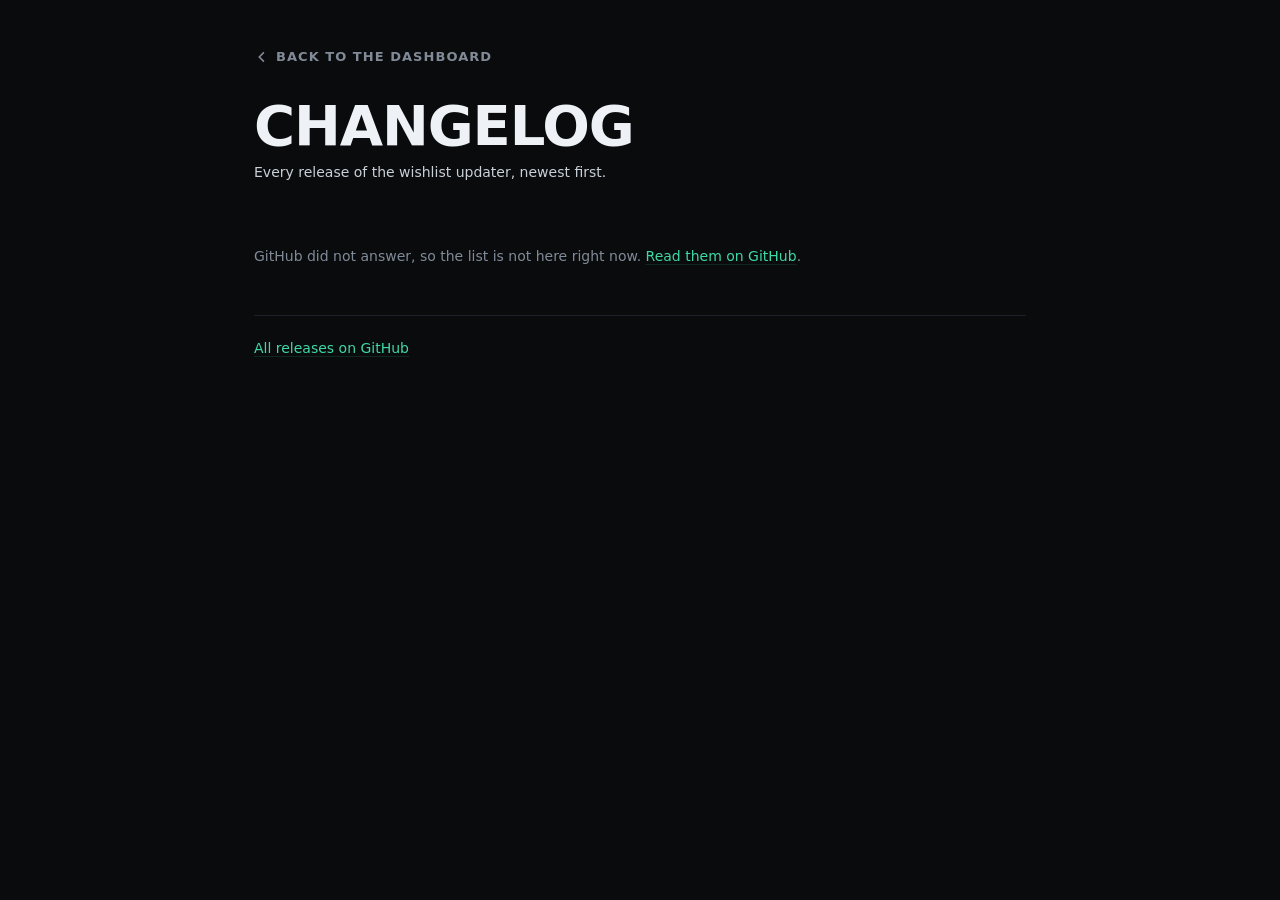
==== site/changelog.html @ 94080074 "Dashboard footer like the race site's, plus the version and a changelog page - Footer: full-width ba" ====
<!DOCTYPE html>
<html lang="en">
<head>
<meta charset="utf-8">
<link rel="icon" href="favicon.svg" type="image/svg+xml">
<link rel="icon" href="favicon-32.png" sizes="32x32" type="image/png">
<link rel="apple-touch-icon" href="apple-touch-icon.png">
<meta name="viewport" content="width=device-width,initial-scale=1">
<meta http-equiv="Content-Security-Policy" content="default-src 'self'; script-src 'self'; style-src 'self' https://fonts.googleapis.com; font-src https://fonts.gstatic.com; img-src 'self' data:; connect-src 'self' https://api.github.com; base-uri 'none'; form-action 'none';">
<title>Changelog · bmiest wishlist updater</title>
<meta name="description" content="Every release of the bmiest wishlist updater, newest first.">
<meta name="theme-color" content="#0a0b0d">
<link rel="preconnect" href="https://fonts.googleapis.com">
<link rel="preconnect" href="https://fonts.gstatic.com" crossorigin>
<link rel="stylesheet" href="https://fonts.googleapis.com/css2?family=Outfit:wght@400;500;600;700;800&family=JetBrains+Mono:wght@400;500;700&display=swap">
<link rel="stylesheet" href="tokens.css">
<link rel="stylesheet" href="style.css">
</head>
<body>
<main class="cl">
  <a class="cl__back" href="./"><svg viewBox="0 0 24 24" aria-hidden="true" focusable="false"><path d="M14 6l-6 6 6 6"/></svg><span data-t="clBack">Back to the dashboard</span></a>
  <h1 class="cl__title" data-t="clTitle">Changelog</h1>
  <p class="cl__lead" data-t="clLead">Every release of the wishlist updater, newest first.</p>
  <p class="cl__note cl__note--en" id="clEn" hidden></p>
  <ol class="cl__list" id="clList" aria-live="polite"><li class="cl__note" data-t="clLoading">Loading the releases from GitHub…</li></ol>
  <p class="cl__more"><a href="https://github.com/Bmiest/bmiest_wowaudit_wishlist_updater/releases" rel="noopener" data-t="clAll">All releases on GitHub</a></p>
</main>
<script src="i18n.js"></script>
<script src="changelog.js"></script>
</body>
</html>
---- site/tokens.css ----
:root{
  /* ---- grond -------------------------------------------------------
     Vlakke tinten, geen gradients. Een egaal vlak kost na de keyframe
     bijna geen bitrate; een verloop over 2560px kost 'm elke frame en
     gaat banden op 8 Mbps. */
  --ink-900:#0a0b0d;
  --ink-850:#0e1014;
  --ink-800:#131519;
  --ink-750:#171a1f;
  --ink-700:#1e2228;
  --ink-600:#2a2f37;
  --ink-500:#3a414b;
  --ink-400:#5b6470;
  --ink-300:#818b98;
  --ink-200:#a8b1bc;

  /* Niet puur #fff: puur wit clipt en gaat ringen op de AMF-encoder. */
  --paper    :#eef1f5;
  --paper-dim:#c9d0d8;

  /* ---- accenten ----------------------------------------------------
     jade  = Mistweaver Monk (#00ff98) gedempt zodat hij niet bloedt
     holy  = Priest klassekleur, puur wit, alleen voor lichtaccenten */
  --jade      :#3fd9a4;
  --jade-deep :#1f8d68;
  --jade-ghost:rgba(63,217,164,.13);
  --holy      :#ffffff;
  --gold      :#d8b263;
  --rose      :#d98b8b;

  /* ---- vorm (uit Amused: capsules, pillen, ribbons) ---------------- */
  --r-cap :30px;
  --r-pill:999px;
  --pad   :32px;
  --gap   :20px;

  --f-display:'Outfit','Segoe UI',system-ui,-apple-system,sans-serif;
  --f-mono   :'JetBrains Mono','Cascadia Mono',Consolas,monospace;

  /* ---- motion ------------------------------------------------------
     Kort en lokaal. Doorlopende animatie over de volle breedte trekt
     bitrate weg bij je gameplay, dus die zit er nergens in. */
  --t-fast:160ms;
  --t-med :300ms;
  --t-slow:420ms;
  --ease  :cubic-bezier(.22,.61,.36,1);
}

*{margin:0;padding:0;box-sizing:border-box}

body{
  font-family:var(--f-display);
  color:var(--paper);
  -webkit-font-smoothing:antialiased;
  overflow:hidden;
}

.mono{font-family:var(--f-mono);font-variant-numeric:tabular-nums}
.u    {text-transform:uppercase;letter-spacing:.14em}
---- site/style.css ----
/* =====================================================================
   Gear upgrades dashboard, design language v2 ("raid-night plan").
   Tokens from tokens.css (byte copy of the overlay's). Parts from the race site
   (racetodutchfirst site/splash.css + style.css): the broadcast bug, flush language blocks,
   ribbons, slanted pills and bars, boss-head tiles, section heads, folds.
   Operate mode: the world lends type, palette and density; tabs, filters, tables and links
   stay standard controls. Jade = OK / active, gold = only the best upgrade, red = a failed run.
   ===================================================================== */

:root { --track: rgba(238, 241, 245, .08); }
/* A failed run is rose, like the race site's errors: red stays the family's on-air colour (LIVE), and the dashboard is never live. */

html { background: var(--ink-900); scrollbar-color: var(--ink-600) var(--ink-900); }
body { overflow: auto; overflow-x: hidden; min-height: 100vh; background: var(--ink-900); font-size: 14px; line-height: 1.45; }
a { color: var(--jade); text-decoration-color: var(--jade-ghost); text-underline-offset: 3px; }
a:hover { text-decoration-color: var(--jade); }
:focus-visible { outline: 2px solid var(--jade); outline-offset: 3px; }
::selection { background: var(--jade-ghost); color: var(--paper); }
[hidden] { display: none !important; }
button { font: inherit; color: inherit; }
.mono { font-family: var(--f-mono); font-variant-numeric: tabular-nums; }
.muted { color: var(--ink-300); font-size: 13px; }
.ico { width: 12px; height: 12px; flex: 0 0 auto; }
.visually-hidden { position: absolute; width: 1px; height: 1px; overflow: hidden; clip-path: inset(50%); white-space: nowrap; }
.boot { max-width: 1320px; margin: 0 auto; padding: 28px 24px; color: var(--ink-300); }

/* ---- broadcast top bar ------------------------------------------------------- */
.bar { background: var(--ink-850); border-bottom: 1px solid var(--ink-700); }
.bar__in { max-width: 1320px; margin: 0 auto; padding: 14px 24px; display: flex; align-items: center; justify-content: space-between; gap: 16px; }
.bug { display: flex; align-items: stretch; height: 40px; min-width: 0; }
.bug > span { display: flex; align-items: center; gap: 8px; white-space: nowrap; }
.bug__brand { padding: 0 20px 0 16px; background: var(--ink-900); color: var(--paper); font-size: 14px; font-weight: 800; letter-spacing: .1em; text-transform: uppercase; }
.bug__brand .ico { width: 18px; height: 18px; color: var(--jade); }
.bug__status { padding: 0 16px; font-size: 13px; font-weight: 800; letter-spacing: .12em; text-transform: uppercase; background: var(--ink-750); color: var(--ink-200); }
.bug__status.is-ok { background: var(--jade); color: var(--ink-900); }
.bug__status.is-fail { background: var(--rose); color: var(--ink-900); }
.bug__upd { padding: 0 16px; background: var(--ink-750); color: var(--ink-200); font-size: 13px; font-weight: 500; }
.bug > .bug__upd { gap: 0; white-space: pre; }
.bar__end { display: flex; align-items: center; gap: 16px; }
.ext { display: inline-flex; align-items: center; gap: 5px; }
.ext .ico { width: 11px; height: 11px; }
.bar__gh { font-size: 13px; color: var(--ink-200); text-decoration: none; }
.bar__gh:hover { color: var(--jade); }
.lang-switch { display: inline-flex; height: 40px; }
.lang-switch button {
  font-size: 13px; font-weight: 800; letter-spacing: .12em; cursor: pointer; padding: 0 14px; border: 0;
  background: var(--ink-900); color: var(--ink-300); transition: color var(--t-fast) var(--ease), background var(--t-fast) var(--ease);
}
.lang-switch button:hover { color: var(--paper); }
.lang-switch button[aria-pressed="true"] { background: var(--jade); color: var(--ink-900); }
.lang-switch button:focus-visible { outline-offset: -4px; outline-color: var(--paper); }

/* ---- page + title ------------------------------------------------------------ */
.page { max-width: 1320px; margin: 0 auto; padding: 28px 24px 80px; display: flex; flex-direction: column; gap: 28px; }
.ph { display: grid; gap: 8px; }
.ph__row { display: flex; flex-wrap: wrap; align-items: baseline; gap: 6px 22px; }
.ph__title { font-size: 32px; font-weight: 800; line-height: 1.05; letter-spacing: -.01em; text-transform: uppercase; color: var(--paper); }
.ph__who { display: flex; flex-wrap: wrap; align-items: baseline; gap: 4px 12px; font-size: 16px; }
.ph__name { font-weight: 700; color: var(--paper); }
.ph__meta { color: var(--ink-200); }
.ph__link { font-size: 13px; }
.ph__lead { font-size: 16px; color: var(--paper-dim); max-width: 72ch; }

/* ---- alerts ----------------------------------------------------------------- */
.alerts { display: grid; gap: 8px; }
.alert { display: flex; align-items: center; gap: 12px; padding: 11px 16px; background: var(--ink-800); border: 1px solid var(--ink-700); color: var(--paper-dim); font-size: 14px; }
.alert .ico { width: 18px; height: 18px; }
.alert--warn { border-color: var(--rose); }
.alert--error { border-color: var(--rose); }
.alert--warn .ico--warn { color: var(--rose); }
.alert--error .ico--warn { color: var(--rose); }
.alert__text { display: flex; flex-wrap: wrap; gap: 2px 10px; min-width: 0; flex: 1 1 auto; overflow-wrap: anywhere; }
.alert__text b { color: var(--paper); font-weight: 600; }
.alert__act { flex: 0 0 auto; font-size: 13px; font-weight: 600; white-space: nowrap; }
.alert--view { justify-content: space-between; flex-wrap: wrap; }

/* ---- section heads: Outfit 800 caps behind the slanted jade cap ---------------- */
.sh { margin-bottom: 14px; }
.sh__title {
  display: flex; align-items: center; gap: 10px;
  font-size: 18px; font-weight: 800; line-height: 1.05; letter-spacing: -.01em; text-transform: uppercase; color: var(--paper);
}
.sh__title::before { content: ""; flex: 0 0 11px; width: 11px; height: .9em; background: var(--jade); clip-path: polygon(0 0, 100% 0, calc(100% - 4px) 100%, 0 100%); }
.sh__cap { margin-top: 6px; font-size: 13px; color: var(--ink-300); max-width: 68ch; }

/* ---- controls: tabs, filters, pills ------------------------------------------- */
.controls { display: flex; flex-wrap: wrap; align-items: center; gap: 12px 20px; }
.tabs { display: inline-flex; height: 40px; border: 1px solid var(--ink-700); }
.tabs__tab {
  padding: 0 20px; border: 0; cursor: pointer; background: var(--ink-850); color: var(--ink-200);
  font-size: 13px; font-weight: 800; letter-spacing: .12em; text-transform: uppercase;
  transition: color var(--t-fast) var(--ease), background var(--t-fast) var(--ease);
}
.tabs__tab:hover { color: var(--paper); background: var(--ink-800); }
.tabs__tab[aria-selected="true"] { background: var(--jade); color: var(--ink-900); }
.tabs__tab:focus-visible { outline-offset: -4px; outline-color: var(--ink-900); }
.filters { display: flex; flex-wrap: wrap; gap: 6px; }
.pill {
  display: inline-flex; align-items: center; gap: 8px; padding: 7px 16px 7px 12px; border: 0;
  font-size: 11px; font-weight: 700; letter-spacing: .12em; text-transform: uppercase; white-space: nowrap;
  background: var(--ink-750); color: var(--ink-200);
  clip-path: polygon(0 0, 100% 0, calc(100% - 6px) 100%, 0 100%);
}
.pill--filter { cursor: pointer; transition: background var(--t-fast) var(--ease), color var(--t-fast) var(--ease); }
.pill--filter:hover { background: var(--ink-700); color: var(--paper); }
.pill--filter.is-on { background: var(--jade); color: var(--ink-900); }
.pill__n { font-size: 11px; letter-spacing: 0; opacity: .75; }
.pill--action { cursor: pointer; color: var(--jade); font-family: inherit; }
.pill--action:hover { background: var(--ink-700); }
.pill:focus-visible { outline-offset: 2px; }
.report-link { font-size: 14px; font-weight: 600; }
.controls .report-link { margin-left: auto; }

/* small slanted tags (OK / Failed / New) */
.tag {
  display: inline-flex; align-items: center; padding: 3px 11px 3px 8px; font-size: 11px; font-weight: 700; letter-spacing: .14em; text-transform: uppercase;
  background: var(--ink-750); color: var(--ink-200); white-space: nowrap; clip-path: polygon(0 0, 100% 0, calc(100% - 5px) 100%, 0 100%);
}
.tag--ok { color: var(--jade); }
.tag--fail { background: var(--rose); color: var(--ink-900); }
.tag--muted { color: var(--ink-300); }

/* ---- marks: item icons, boss heads, bars ------------------------------------------ */
.ico-tile { display: inline-block; flex: 0 0 auto; width: 28px; height: 28px; overflow: hidden; background: var(--ink-750); }
.ico-tile img { display: block; width: 100%; height: 100%; object-fit: cover; transform: scale(1.12); }
.boss-thumb {
  display: inline-grid; place-items: center; flex: 0 0 auto; width: 40px; height: 40px; overflow: hidden;
  background: var(--ink-750); clip-path: polygon(0 0, 100% 0, calc(100% - 6px) 100%, 0 100%);
}
.boss-thumb img { width: 100%; height: 100%; object-fit: cover; object-position: 50% 0; }
.boss-thumb__mono { font-size: 14px; font-weight: 800; color: var(--ink-400); letter-spacing: .02em; }
.boss-thumb--src { background: var(--ink-800); box-shadow: inset 0 0 0 1px var(--ink-700); }
.boss-thumb--sm { width: 28px; height: 28px; clip-path: polygon(0 0, 100% 0, calc(100% - 4px) 100%, 0 100%); }
.boss-thumb--sm .boss-thumb__mono { font-size: 11px; }
.meter { display: block; height: 10px; background: var(--track); clip-path: polygon(0 0, 100% 0, calc(100% - 6px) 100%, 0 100%); }
.meter i { display: block; height: 100%; width: var(--w, 0%); background: var(--jade-deep); }
.meter--jade i { background: var(--jade); }
.meter--gold i { background: var(--gold); }
.pct { font-size: 13px; color: var(--paper); white-space: nowrap; }
.item { color: var(--paper); text-decoration: none; }
a.item:hover { color: var(--jade); text-decoration: underline; text-decoration-color: var(--jade); }

/* ---- ribbons (overlay) -------------------------------------------------------------------- */
.rib__bar {
  height: var(--rib-h, 40px); padding: 1px; background: var(--ink-600);
  clip-path: polygon(0 0, 100% 0, calc(100% - var(--rib-cut, 11px)) 100%, 0 100%);
}
.rib__in {
  height: 100%; display: flex; align-items: center; gap: 10px; min-width: 0; background: var(--ink-800);
  clip-path: polygon(0 0, 100% 0, calc(100% - var(--rib-cut, 11px) + 1px) 100%, 0 100%);
  padding-right: calc(var(--rib-cut, 11px) + 10px);
}
.rib__acc {
  flex: 0 0 auto; width: var(--rib-h, 40px); height: 100%; display: grid; place-items: center;
  background: var(--ink-600); color: var(--paper); font-family: var(--f-mono); font-size: 16px; font-weight: 700;
  clip-path: polygon(0 0, 100% 0, calc(100% - 9px) 100%, 0 100%);
}

/* ---- layout: main column + rail ------------------------------------------------------------- */
.grid { display: grid; grid-template-columns: minmax(0, 1fr) 340px; gap: 40px; align-items: start; }
.main { display: grid; gap: 40px; min-width: 0; }
.rail { display: grid; gap: 28px; min-width: 0; }
.two { display: grid; grid-template-columns: minmax(0, 1.2fr) minmax(0, 1fr); gap: 40px; align-items: start; }
.two--even { grid-template-columns: minmax(0, 1fr) minmax(0, 1fr); }
.empty { display: grid; justify-items: start; gap: 10px; padding: 22px 18px; border: 1px dashed var(--ink-600); color: var(--paper-dim); }

/* ---- the raid night: boss tiles in kill order (the signature) ------------------------------- */
.rn { display: grid; gap: 18px; }
.rn__head { display: flex; flex-wrap: wrap; align-items: flex-end; justify-content: space-between; gap: 14px 24px; }
.rn__when { display: grid; gap: 4px; }
.rn__date { font-size: clamp(26px, 2.6vw, 32px); font-weight: 800; line-height: 1; letter-spacing: -.01em; text-transform: uppercase; color: var(--paper); }
.rn__time { font-variant-numeric: tabular-nums; color: var(--jade); }
.rn__in { font-size: 14px; color: var(--paper-dim); }
.rn__in b { font-weight: 500; color: var(--paper); }
.rn > .sh__cap { margin-top: 0; }
.rn__raid { display: grid; gap: 8px; }
.rn__raidh { display: flex; flex-wrap: wrap; align-items: baseline; gap: 4px 12px; font-size: 11px; font-weight: 700; letter-spacing: .18em; text-transform: uppercase; color: var(--ink-300); }
.rn__raidh b { color: var(--paper-dim); }
.rn__bosses { list-style: none; display: grid; grid-template-columns: repeat(auto-fill, minmax(176px, 1fr)); gap: 6px; }
.rnb { display: grid; grid-template-rows: auto 1fr; background: var(--ink-850); border: 1px solid var(--ink-700); min-width: 0; }
.rnb__top { display: grid; grid-template-columns: 52px minmax(0, 1fr); gap: 10px; align-items: center; padding: 10px; background: var(--ink-800); }
.rnb__top .boss-thumb { width: 52px; height: 52px; }
.rnb__id { min-width: 0; }
.rnb__n { display: block; font-size: 11px; color: var(--ink-300); }
.rnb__name { font-size: 14px; font-weight: 600; color: var(--paper); line-height: 1.2; display: -webkit-box; -webkit-box-orient: vertical; -webkit-line-clamp: 2; overflow: hidden; }
.rnb__list { list-style: none; display: grid; align-content: start; gap: 2px; padding: 8px 10px 10px; }
.rnb__it { display: grid; grid-template-columns: 20px minmax(0, 1fr) auto; gap: 8px; align-items: center; min-height: 26px; font-size: 13px; }
.rnb__it .ico-tile { width: 20px; height: 20px; }
.rnb__it .item { font-size: 13px; overflow: hidden; text-overflow: ellipsis; white-space: nowrap; }
.rnb__it .pct { color: var(--jade); }
.rnb__it.is-best .pct { color: var(--gold); font-weight: 700; }
.rnb__it.is-best .item { color: var(--gold); }
.rnb__more { margin-left: 28px; padding: 2px 0; border: 0; background: none; cursor: pointer; font-size: 11px; color: var(--ink-300); }
.rnb__more:hover { color: var(--jade); }
.rnb__none { color: var(--ink-400); font-size: 13px; }
.rnb.is-best { border-color: var(--gold); box-shadow: inset 0 0 0 1px var(--gold); }
.rnb--none { border-style: dashed; border-color: var(--ink-600); background: transparent; }

/* ---- M+ dungeons: ranked ribbons ------------------------------------------------------------ */
.dg { list-style: none; display: grid; gap: 8px; }
.dg__row { display: grid; grid-template-columns: minmax(0, 1fr) 150px; gap: 8px 16px; align-items: center; }
.dg__row .rib__bar { --rib-h: 44px; }
.dg__row .rib__acc { font-size: 14px; }
.dg__row.is-best .rib__bar { background: var(--gold); }
.dg__row.is-best .rib__acc { background: var(--gold); color: var(--ink-900); }
.dg__row.is-best .pct { color: var(--gold); font-weight: 700; }
.dg__name { display: grid; min-width: 0; line-height: 1.2; }
.dg__name b { font-size: 14px; font-weight: 600; color: var(--paper); overflow: hidden; text-overflow: ellipsis; white-space: nowrap; }
.dg__name > span { font-size: 13px; color: var(--ink-300); overflow: hidden; text-overflow: ellipsis; white-space: nowrap; }
.dg__name .item { color: var(--paper-dim); }
.dg__gain { display: grid; grid-template-columns: minmax(0, 1fr) 54px; gap: 10px; align-items: center; }
.dg__gain .pct { text-align: right; }
/* Bonus roll: shares the column with the dungeons, so a narrower bar leaves the boss name room. */
.dg--tight .dg__row { grid-template-columns: minmax(0, 1fr) 56px 96px; }
.br__chance { display: grid; line-height: 1.15; text-align: right; }
.br__chance b { font-size: 15px; font-weight: 700; color: var(--paper); }
.br__chance > span { font-size: 12px; color: var(--ink-300); white-space: nowrap; }

/* ---- crests ----------------------------------------------------------------------------------- */
.crests { display: grid; gap: 12px; justify-items: stretch; }
.crests > .report-link { justify-self: start; }
.crest { display: grid; grid-template-columns: 36px minmax(0, 1fr); gap: 12px; align-items: start; padding: 12px 14px; background: var(--ink-800); border: 1px solid var(--ink-700); }
.crest .ico-tile { width: 36px; height: 36px; }
.crest__body { display: grid; gap: 5px; min-width: 0; }
.crest__item { font-size: 14px; font-weight: 600; }
.crest__meta { font-size: 13px; color: var(--ink-300); }
.crest__bar { display: grid; grid-template-columns: minmax(0, 1fr) auto; gap: 10px; align-items: center; }

/* ---- rail ----------------------------------------------------------------------------------- */
.rail-block { display: grid; gap: 12px; }
.rail-block__h { font-size: 11px; font-weight: 700; letter-spacing: .14em; text-transform: uppercase; color: var(--ink-200); }
.status { display: grid; gap: 10px; padding: 14px 16px; background: var(--ink-800); border: 1px solid var(--ink-700); }
.status.is-fail { border-color: var(--rose); }
.status__row { display: flex; flex-wrap: wrap; align-items: center; gap: 8px 12px; }
.status__when { font-size: 20px; font-weight: 700; color: var(--paper); }
.status__meta { font-size: 13px; color: var(--ink-300); }
.status__why { font-size: 13px; color: var(--paper-dim); }
.status > *, .status .hrow__reports, .status .hrow__gh { grid-area: auto; }
.status .hrow__reports { font-size: 13px; }
.changes { display: grid; gap: 6px; padding: 10px 14px; background: var(--ink-850); border: 1px solid var(--ink-700); }
.changes__lead { font-size: 13px; color: var(--paper-dim); }
.changes__body { display: grid; gap: 6px; }
.changes__none { display: flex; align-items: center; gap: 8px; color: var(--paper-dim); font-size: 13px; }
.changes__none .ico { color: var(--jade); }
.changes__line { display: flex; gap: 10px; align-items: baseline; flex-wrap: wrap; }
.changes__items { display: flex; flex-wrap: wrap; gap: 4px 14px; font-size: 13px; min-width: 0; }
.changes__item { display: inline-flex; gap: 6px; align-items: baseline; }
.history { display: grid; gap: 10px; justify-items: start; }
.history__list { list-style: none; display: grid; width: 100%; border-top: 1px solid var(--ink-700); }
.hrow {
  display: grid; grid-template-columns: 112px minmax(0, 1fr) auto; grid-template-areas: "when trig tag" "rep rep gh" "fold fold fold";
  gap: 4px 10px; align-items: center; padding: 9px 10px; border-bottom: 1px solid var(--ink-700); cursor: pointer;
  transition: background var(--t-fast) var(--ease);
}
.hrow:hover { background: var(--ink-850); }
.hrow.is-active { background: var(--ink-800); box-shadow: inset 0 0 0 1px var(--jade-deep); }
.hrow:focus-visible { outline-offset: -2px; }
.hrow__when { grid-area: when; font-size: 13px; color: var(--paper); }
.hrow__trig { grid-area: trig; font-size: 13px; color: var(--ink-300); }
.hrow .tag { grid-area: tag; justify-self: end; }
.hrow__reports { grid-area: rep; display: flex; gap: 12px; font-size: 13px; font-weight: 600; letter-spacing: .06em; text-transform: uppercase; }
.hrow__rep { display: inline-flex; align-items: center; gap: 4px; color: var(--ink-200); text-decoration: none; }
a.hrow__rep:hover { color: var(--jade); }
.hrow__rep.is-up { color: var(--jade); }
.hrow__rep.is-fail { color: var(--rose); }
.hrow__rep .ico { width: 11px; height: 11px; }
.hrow__gh { grid-area: gh; justify-self: end; display: inline-flex; align-items: center; gap: 4px; font-size: 13px; color: var(--ink-300); text-decoration: none; }
.hrow__gh:hover { color: var(--jade); }
.hrow__gh .ico { width: 10px; height: 10px; }
.hrow__fold { grid-area: fold; justify-self: start; display: inline-flex; align-items: center; gap: 6px; padding: 2px 0; border: 0; background: none; cursor: pointer; font-size: 13px; color: var(--ink-300); }
.hrow__fold:hover { color: var(--jade); }
.hrow__fold .ico { width: 10px; height: 10px; color: var(--jade); }
.hrow--nested { padding-left: 24px; background: var(--ink-850); }
.hrow--fail .hrow__when { color: var(--rose); }

/* ---- folds: full report, gear, how this works --------------------------------------------- */
.folds { display: grid; }
.fold-sec { border-top: 1px solid var(--ink-700); }
.fold-sec:last-child { border-bottom: 1px solid var(--ink-700); }
.fold-sec > summary, .fold > summary { cursor: pointer; padding: 16px 2px; }
.fold-sec__body { display: grid; gap: 14px; padding: 4px 0 20px; }
.disclose { list-style: none; display: flex; align-items: baseline; flex-wrap: wrap; gap: 4px 12px; }
.disclose::-webkit-details-marker { display: none; }
.disclose::before {
  content: ""; align-self: center; flex: 0 0 auto; width: 7px; height: 7px; margin: 0 4px 0 2px;
  border-right: 2px solid var(--jade); border-bottom: 2px solid var(--jade);
  transform: rotate(-45deg); transition: transform var(--t-fast) var(--ease);
}
details[open] > .disclose::before { transform: rotate(45deg); }
.fold__title { font-size: 16px; font-weight: 700; color: var(--paper); }
.disclose:hover .fold__title { color: var(--jade); }
.fold__hint { font-size: 14px; color: var(--ink-300); }
.fold__list { margin: 0 0 12px 26px; display: grid; gap: 6px; color: var(--paper-dim); max-width: 64ch; }
.power { display: flex; flex-wrap: wrap; align-items: baseline; gap: 4px 12px; font-size: 13px; color: var(--ink-300); }
.power b { font-size: 20px; color: var(--jade); }
.table-wrap { max-width: 100%; overflow-x: auto; }
.gt { width: 100%; min-width: 760px; border-collapse: collapse; font-size: 13px; }
.gt th, .gt td { text-align: left; padding: 8px 14px 8px 0; border-bottom: 1px solid var(--ink-700); vertical-align: middle; }
.gt thead th { font-size: 11px; font-weight: 700; letter-spacing: .18em; text-transform: uppercase; color: var(--ink-300); }
.gt td.num, .gt th.num { text-align: right; }
.gt__it { display: flex; align-items: center; gap: 10px; min-width: 0; }
.gt__it .item { font-weight: 600; }
.gt__src { color: var(--ink-300); font-size: 13px; }
.gt .pct { color: var(--jade); }
.gt__slot { color: var(--paper-dim); white-space: nowrap; font-weight: 400; }
.gt tr.is-best .pct { color: var(--gold); font-weight: 700; }
.gt tr.is-best .item { color: var(--gold); }
.gt__upw { min-width: 0; }
/* All bonus rolls: a boss row, then its loot pool indented under it. */
.gt--bonus { min-width: 600px; }
.gt--bonus td.num { white-space: nowrap; }
.gt--bonus .br-grp th, .gt--bonus .br-grp td { padding-top: 16px; border-bottom-color: var(--ink-600); font-weight: 400; }
.br-grp__name { font-weight: 700; color: var(--paper); }
.gt--bonus .br-it td:nth-child(2) { padding-left: 38px; }
.gt--bonus .br-it.is-miss .item { color: var(--ink-300); font-weight: 400; }
.br__all { margin: 10px 0 0; padding: 4px 0; font-size: 13px; color: var(--jade); }
.br__all:hover { color: var(--paper); text-decoration: underline; }
/* Gear table: fits its column next to the character block; the source wraps under the item. */
.gt--gear { min-width: 0; }
.gt--gear tr.is-best td:nth-child(2) .item { color: var(--paper); }
.gt--gear .gt__upw { display: grid; }
.gt--gear .gt__src { font-size: 12px; }
.sorter { display: inline-flex; align-items: center; gap: 6px; padding: 0; border: 0; background: none; cursor: pointer; font: inherit; letter-spacing: inherit; text-transform: inherit; color: inherit; }
.sorter:hover { color: var(--paper); }
.sorter .ico { width: 10px; height: 10px; color: var(--ink-400); }
th[aria-sort] .sorter { color: var(--paper); }
th[aria-sort] .sorter .ico { color: var(--jade); }
.gear { display: grid; grid-template-columns: 260px minmax(0, 1fr); gap: 28px; align-items: start; }
.gid { display: grid; justify-items: center; gap: 4px; padding: 22px 18px; text-align: center; background: var(--ink-800); border: 1px solid var(--ink-700); }
.gid__name { font-size: 24px; font-weight: 800; letter-spacing: -.01em; color: var(--paper); }
.gid__spec { font-size: 13px; color: var(--ink-300); }
.gid__ilvl { display: flex; align-items: baseline; gap: 6px; margin: 8px 0 4px; }
.gid__ilvl .mono { font-size: 32px; font-weight: 700; color: var(--paper); line-height: 1; }
.gid__ilvl small { font-size: 13px; color: var(--ink-300); }
.gid__asof { font-size: 13px; color: var(--paper-dim); }
.gid__asof.is-stale { color: var(--rose); }
.gid__upd { font-size: 13px; font-weight: 600; margin-top: 2px; }
/* ---- footer: built like racetodutchfirst.nl's and the stream overlay's (family) ---- */
.site-footer { background: var(--ink-850); border-top: 1px solid var(--ink-700); font-size: 14px; line-height: 1.55; color: var(--ink-300); }
.ft { max-width: 1320px; margin: 0 auto; padding: 28px 24px 44px; }
.ft__head { display: flex; flex-wrap: wrap; align-items: center; gap: 14px 32px; padding-bottom: 22px; border-bottom: 1px solid var(--ink-700); }
.ft__id { display: grid; gap: 2px; margin-right: auto; }
.ft__name { font-size: 18px; font-weight: 800; letter-spacing: .04em; text-transform: uppercase; color: var(--paper); }
.ft__meta { font-family: var(--f-mono); font-size: 12px; color: var(--ink-300); }
.ft__nav { display: flex; flex-wrap: wrap; gap: 8px 22px; }
.ft__nav a { padding: 6px 0; font-size: 13px; font-weight: 800; letter-spacing: .12em; text-transform: uppercase; color: var(--ink-200); text-decoration: none; }
.ft__nav a:hover { color: var(--paper); }
.ft__up, .ft__btn {
  display: inline-flex; align-items: center; gap: 8px; height: 36px; padding: 0 18px 0 14px; background: var(--ink-800);
  font-size: 12px; font-weight: 800; letter-spacing: .12em; text-transform: uppercase; color: var(--paper-dim); text-decoration: none;
  clip-path: polygon(0 0, 100% 0, calc(100% - 6px) 100%, 0 100%);
  transition: color var(--t-fast) var(--ease), background var(--t-fast) var(--ease);
}
.ft__btn { color: var(--jade); margin-top: 12px; }
.ft__up svg, .ft__btn svg { width: 14px; height: 14px; fill: none; stroke: currentColor; stroke-width: 2.4; stroke-linecap: square; }
.ft__btn svg { stroke-width: 2; stroke-linejoin: round; }
.ft__up:hover, .ft__btn:hover { color: var(--jade); background: var(--ink-750); }
.ft__cols { display: grid; grid-template-columns: minmax(0, 1.15fr) minmax(0, 1.2fr) minmax(0, .9fr); gap: 28px 56px; padding-top: 24px; }
.ft__h { margin-bottom: 10px; font-size: 12px; font-weight: 700; letter-spacing: .12em; text-transform: uppercase; color: var(--ink-200); }
.ft__src { list-style: none; display: grid; gap: 6px; padding: 0; margin: 0; }
.ft__src li { display: grid; grid-template-columns: 150px minmax(0, 1fr); gap: 12px; align-items: baseline; }
.ft__src > li > a { font-weight: 600; text-decoration: none; }
.ft__src a:hover { text-decoration: underline; }
.ft__cols p { max-width: 62ch; margin: 0; }
.ft__cols p + p { margin-top: 8px; }
.ft__files { display: flex; flex-wrap: wrap; gap: 6px 18px; padding-top: 4px; }
.ft__files a { font-family: var(--f-mono); font-size: 13px; text-decoration: none; }
.ft__files a:hover { text-decoration: underline; }
.ft__dm { margin-top: 12px !important; font-size: 13px; }
.ft__handle { display: inline-flex; align-items: center; gap: 6px; font-family: var(--f-mono); color: var(--paper-dim); text-decoration: none; }
.ft__handle svg { width: 16px; height: 16px; fill: currentColor; }
.ft__handle:hover { color: var(--jade); }
.ft__legal { display: flex; flex-wrap: wrap; align-items: baseline; justify-content: space-between; gap: 8px 32px; margin-top: 28px; padding-top: 18px; border-top: 1px solid var(--ink-700); }
.ft__disclaimer { max-width: 80ch; margin: 0; font-size: 12px; line-height: 1.5; color: var(--ink-300); }
.ft__ver { font-family: var(--f-mono); font-size: 12px; color: var(--ink-300); text-decoration: none; }
.ft__ver:hover { color: var(--jade); }
.ft a:focus-visible { outline: 2px solid var(--jade); outline-offset: 3px; }
@media (max-width: 900px) {
  .ft__cols { grid-template-columns: minmax(0, 1fr); }
  .ft__head { align-items: flex-start; }
}
@media (max-width: 480px) {
  .ft__src li { grid-template-columns: minmax(0, 1fr); gap: 0; }
}
.ft__gh { font-size: 13px; }

/* ---- changelog.html --------------------------------------------------------------- */
.cl { max-width: 820px; margin: 0 auto; padding: 48px 24px 96px; }
.cl__back { display: inline-flex; align-items: center; gap: 6px; font-size: 13px; font-weight: 700; letter-spacing: .08em; text-transform: uppercase; color: var(--ink-300); text-decoration: none; }
.cl__back svg { width: 16px; height: 16px; fill: none; stroke: currentColor; stroke-width: 2.4; stroke-linecap: square; }
.cl__back:hover { color: var(--jade); }
.cl__title { margin: 28px 0 10px; font-size: clamp(36px, 6vw, 56px); font-weight: 800; line-height: .95; letter-spacing: -.02em; text-transform: uppercase; color: var(--paper); }
.cl__lead { max-width: 64ch; margin: 0 0 40px; color: var(--paper-dim); }
.cl__list { list-style: none; margin: 0; padding: 0; display: grid; gap: 0; }
.cl__rel { padding: 28px 0; border-top: 1px solid var(--ink-700); }
.cl__head { display: flex; flex-wrap: wrap; align-items: baseline; gap: 6px 16px; margin-bottom: 14px; }
.cl__tag { font-family: var(--f-mono); font-variant-numeric: tabular-nums; font-size: 22px; font-weight: 700; color: var(--paper); text-decoration: none; }
.cl__tag:hover { color: var(--jade); }
.cl__when { font-size: 14px; color: var(--ink-300); }
.cl__badge { font-size: 10px; font-weight: 800; letter-spacing: .16em; text-transform: uppercase; color: var(--ink-900); background: var(--jade); padding: 3px 10px 3px 8px; clip-path: polygon(0 0, 100% 0, calc(100% - 5px) 100%, 0 100%); }
.cl__body { color: var(--ink-200); font-size: 15px; line-height: 1.6; overflow-wrap: anywhere; }
.cl__body p { max-width: 70ch; margin: 0 0 12px; }
.cl__body h3 { margin: 22px 0 8px; font-size: 12px; font-weight: 700; letter-spacing: .12em; text-transform: uppercase; color: var(--paper-dim); }
.cl__body ul { margin: 0 0 12px; padding-left: 20px; }
.cl__body li { max-width: 70ch; margin: 4px 0; }
.cl__body li::marker { color: var(--ink-500); }
.cl__body b { color: var(--paper); font-weight: 600; }
.cl__body code { font-family: var(--f-mono); font-size: .9em; background: var(--ink-750); padding: 1px 5px; color: var(--paper-dim); white-space: normal; overflow-wrap: anywhere; }
.cl__body a, .cl__more a, .cl__note a { color: var(--jade); text-decoration: underline; text-decoration-color: var(--jade-ghost); text-underline-offset: 3px; }
.cl__body a:hover { text-decoration-color: var(--jade); }
.cl__note { padding: 24px 0; color: var(--ink-300); }
.cl__note--en { padding: 0 0 16px; font-size: 14px; }
.cl__more { margin-top: 24px; padding-top: 22px; border-top: 1px solid var(--ink-700); }
.cl a:focus-visible { outline: 2px solid var(--jade); outline-offset: 3px; }

/* ---- responsive ------------------------------------------------------------------ */
@media (max-width: 1280px) {
  .gear { grid-template-columns: minmax(0, 1fr); }
  .gid { justify-self: start; min-width: 260px; }
}
@media (max-width: 1180px) {
  .grid { grid-template-columns: minmax(0, 1fr); }
  .rail { grid-template-columns: repeat(auto-fit, minmax(280px, 1fr)); align-items: start; }
}
@media (max-width: 900px) {
  .bar__in { padding: 12px 16px; flex-wrap: wrap; }
  .bug, .lang-switch { height: 34px; }
  .bug__brand { padding: 0 14px 0 12px; font-size: 13px; }
  .bug__status, .bug__upd { padding: 0 12px; font-size: 13px; }
  .lang-switch button { padding: 0 12px; font-size: 13px; }
  .page { padding: 22px 16px 64px; gap: 24px; }
  .two { grid-template-columns: minmax(0, 1fr); }
  .gear { grid-template-columns: minmax(0, 1fr); }
}
@media (max-width: 720px) {
  .ph__title { font-size: 28px; }
  .controls .report-link { margin-left: 0; }
  .dg__row { grid-template-columns: minmax(0, 1fr); }
  .dg--tight .dg__row { grid-template-columns: 64px minmax(0, 1fr); }
  .dg--tight .rib { grid-column: 1 / -1; }
  .dg--tight .br__chance { text-align: left; }
  /* All bonus rolls on a phone: no slot column, so chance and gain fit without scrolling. */
  .gt--bonus { min-width: 0; }
  .gt--bonus th:nth-child(3), .gt--bonus td:nth-child(3) { display: none; }
  .gt--bonus th, .gt--bonus td { padding-right: 8px; }
  .gt--bonus .br-it td:nth-child(2) { padding-left: 0; }
  .gt--bonus .ico-tile, .gt--bonus .boss-thumb { display: none; }
  .rn__bosses { grid-template-columns: minmax(0, 1fr); }
  .rnb { grid-template-columns: 150px minmax(0, 1fr); grid-template-rows: auto; }
  .rnb__top { grid-template-columns: 40px minmax(0, 1fr); align-content: start; }
  .rnb__top .boss-thumb { width: 40px; height: 40px; }
}
@media (max-width: 600px) {
  .gt--gear { min-width: 0; display: block; }
  .gt--gear thead { display: none; }
  .gt--gear tbody { display: grid; border-top: 1px solid var(--ink-700); }
  .gt--gear tr { display: grid; grid-template-columns: minmax(0, 1fr) 36px 70px; grid-template-areas: "slot slot slot" "eq eql ." "up upl gain"; gap: 4px 10px; padding: 10px 0; border-bottom: 1px solid var(--ink-700); }
  .gt--gear th, .gt--gear td { padding: 0; border: 0; }
  .gt--gear tr > :nth-child(1) { grid-area: slot; font-size: 11px; font-weight: 700; letter-spacing: .18em; text-transform: uppercase; color: var(--ink-300); }
  .gt--gear tr > :nth-child(2) { grid-area: eq; }
  .gt--gear tr > :nth-child(3) { grid-area: eql; }
  .gt--gear tr > :nth-child(4) { grid-area: up; font-size: 13px; }
  .gt--gear tr > :nth-child(5) { grid-area: upl; font-size: 13px; color: var(--ink-300); }
  .gt--gear tr > :nth-child(6) { grid-area: gain; }
  .gt--gear td:nth-child(4) .ico-tile { width: 20px; height: 20px; }
}
@media (max-width: 480px) {
  .bar__end { width: 100%; justify-content: space-between; }
  .bug { width: 100%; }
  .bug__brand { padding: 0 10px; }
  .bug__status, .bug__upd { padding: 0 10px; font-size: 12px; }
  .bug__upd { flex: 1 1 auto; min-width: 0; overflow: hidden; }
  .bug__upd-pre { display: none; }
  .alert { display: grid; grid-template-columns: 18px minmax(0, 1fr); align-items: start; }
  .alert__act { grid-column: 2; }
  .rnb { grid-template-columns: minmax(0, 1fr); }
  .tabs__tab { padding: 0 16px; }
}
@media (prefers-reduced-motion: reduce) {
  *, *::before, *::after { animation-duration: .001ms !important; transition-duration: .001ms !important; }
}
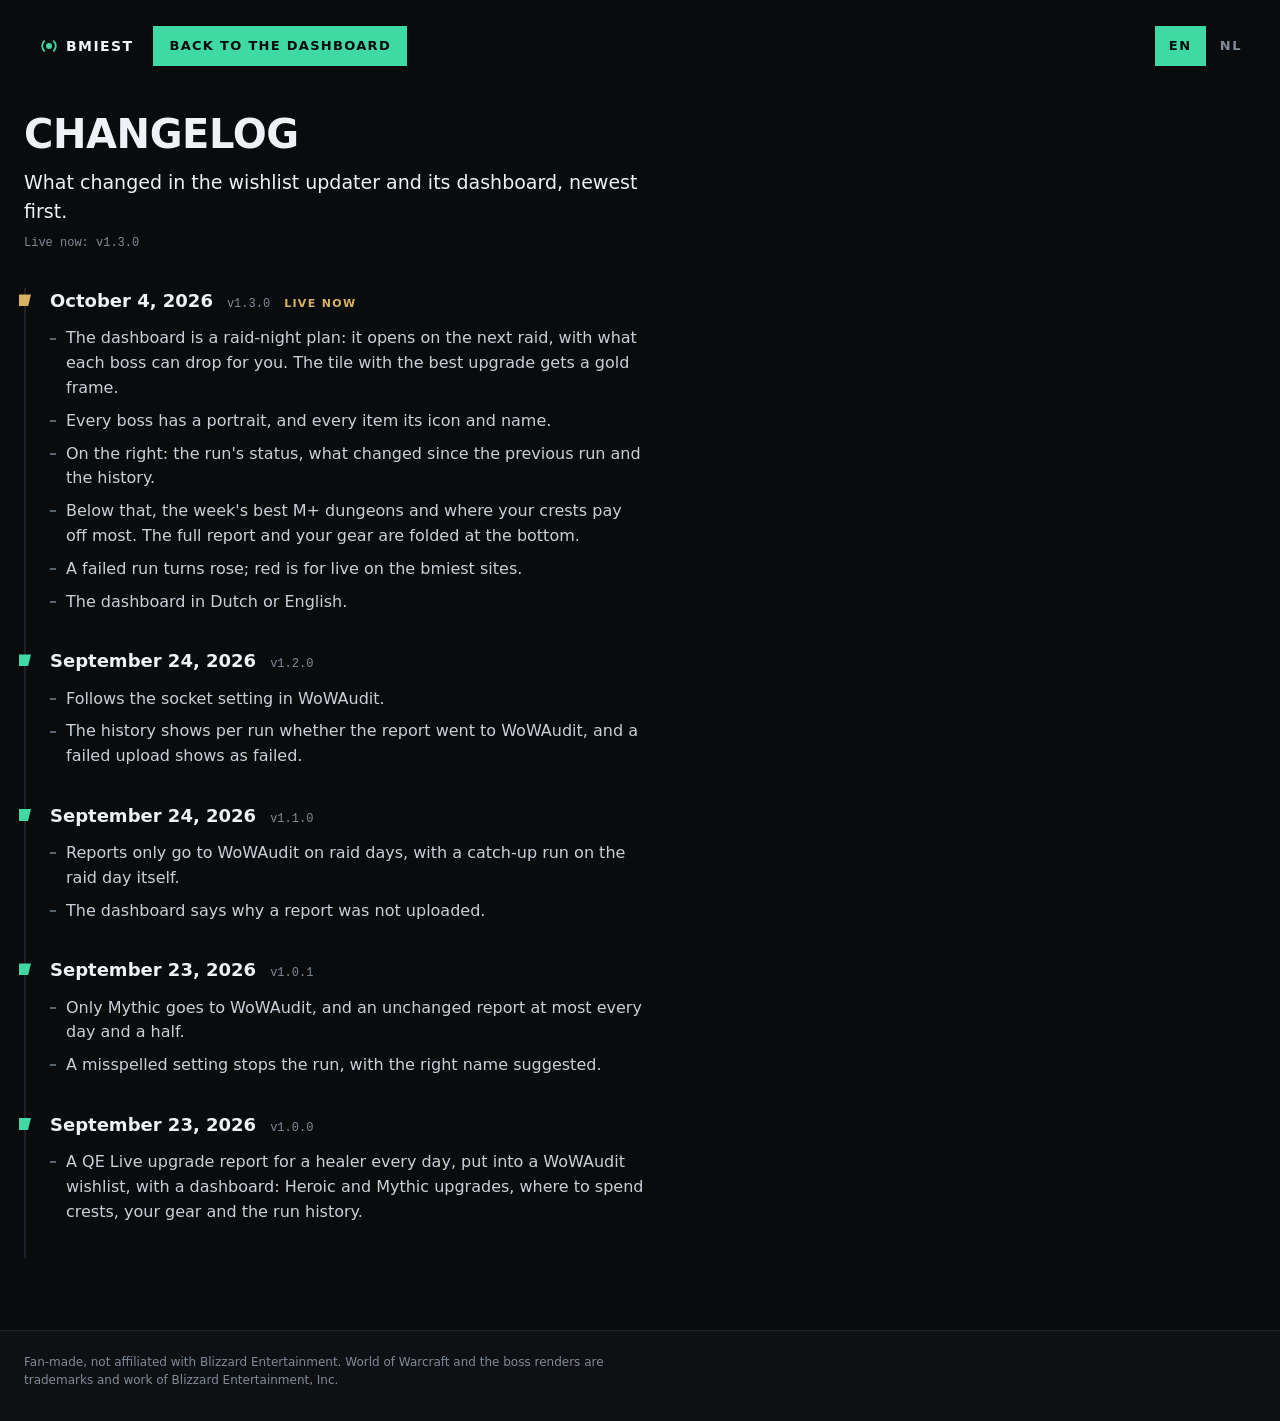
==== commit 5e982e91: "Changelog like racetodutchfirst.nl's wijzigingen.html: NL + EN lines per version, the race's layout " ====
--- a/site/changelog.html
+++ b/site/changelog.html
@@ -6,9 +6,9 @@
 <link rel="icon" href="favicon-32.png" sizes="32x32" type="image/png">
 <link rel="apple-touch-icon" href="apple-touch-icon.png">
 <meta name="viewport" content="width=device-width,initial-scale=1">
-<meta http-equiv="Content-Security-Policy" content="default-src 'self'; script-src 'self'; style-src 'self' https://fonts.googleapis.com; font-src https://fonts.gstatic.com; img-src 'self' data:; connect-src 'self' https://api.github.com; base-uri 'none'; form-action 'none';">
+<meta http-equiv="Content-Security-Policy" content="default-src 'self'; script-src 'self'; style-src 'self' https://fonts.googleapis.com; font-src https://fonts.gstatic.com; img-src 'self' data:; connect-src 'self'; base-uri 'none'; form-action 'none';">
 <title>Changelog · bmiest wishlist updater</title>
-<meta name="description" content="Every release of the bmiest wishlist updater, newest first.">
+<meta name="description" content="What changed in the bmiest wishlist updater, per version, newest first.">
 <meta name="theme-color" content="#0a0b0d">
 <link rel="preconnect" href="https://fonts.googleapis.com">
 <link rel="preconnect" href="https://fonts.gstatic.com" crossorigin>
@@ -16,16 +16,45 @@
 <link rel="stylesheet" href="tokens.css">
 <link rel="stylesheet" href="style.css">
 </head>
-<body>
-<main class="cl">
-  <a class="cl__back" href="./"><svg viewBox="0 0 24 24" aria-hidden="true" focusable="false"><path d="M14 6l-6 6 6 6"/></svg><span data-t="clBack">Back to the dashboard</span></a>
-  <h1 class="cl__title" data-t="clTitle">Changelog</h1>
-  <p class="cl__lead" data-t="clLead">Every release of the wishlist updater, newest first.</p>
-  <p class="cl__note cl__note--en" id="clEn" hidden></p>
-  <ol class="cl__list" id="clList" aria-live="polite"><li class="cl__note" data-t="clLoading">Loading the releases from GitHub…</li></ol>
-  <p class="cl__more"><a href="https://github.com/Bmiest/bmiest_wowaudit_wishlist_updater/releases" rel="noopener" data-t="clAll">All releases on GitHub</a></p>
+<body class="pv-page" data-title-nl="Wijzigingen · bmiest wishlist updater" data-title-en="Changelog · bmiest wishlist updater">
+
+<header class="pv-top">
+  <a class="bug pv-bug" href="./">
+    <span class="bug__brand"><svg class="ico ico--mark" viewBox="0 0 18 18" aria-hidden="true"><circle cx="9" cy="9" r="3" fill="currentColor"></circle><path d="M4.2 4.2a6.8 6.8 0 0 0 0 9.6M13.8 4.2a6.8 6.8 0 0 1 0 9.6" fill="none" stroke="currentColor" stroke-width="1.8" stroke-linecap="round" stroke-linejoin="round"></path></svg><span>bmiest</span></span>
+    <span class="bug__status is-ok pv-back"><span lang="en" data-pv="en">Back to the dashboard</span><span lang="nl" data-pv="nl" hidden>Naar het dashboard</span></span>
+  </a>
+  <div class="lang-switch" role="group" aria-label="Language">
+    <button type="button" data-lang="en" aria-pressed="true" lang="en">EN</button>
+    <button type="button" data-lang="nl" aria-pressed="false" lang="nl">NL</button>
+  </div>
+</header>
+
+<main class="pv">
+<!-- Two languages on one page, like wijzigingen.html on racetodutchfirst.nl: changelog.js fills
+     both lists from changelog-data.js and shows the one i18n.js picks. -->
+<article class="pv__doc" lang="en" data-pv="en">
+  <h1 class="pv__title">Changelog</h1>
+  <p class="pv__lead">What changed in the wishlist updater and its dashboard, newest first.</p>
+  <p class="pv__meta mono">Live now: <span class="js-live">—</span></p>
+  <ol class="ch" data-ch="en"></ol>
+</article>
+<article class="pv__doc" lang="nl" data-pv="nl" hidden>
+  <h1 class="pv__title">Wijzigingen</h1>
+  <p class="pv__lead">Wat er aan de wishlist updater en zijn dashboard veranderde, nieuwste eerst.</p>
+  <p class="pv__meta mono">Nu live: <span class="js-live">—</span></p>
+  <ol class="ch" data-ch="nl"></ol>
+</article>
 </main>
+
+<footer class="site-footer">
+  <div class="ft pv-ft">
+    <p class="ft__disclaimer" lang="en" data-pv="en">Fan-made, not affiliated with Blizzard Entertainment. World of Warcraft and the boss renders are trademarks and work of Blizzard Entertainment, Inc.</p>
+    <p class="ft__disclaimer" lang="nl" data-pv="nl" hidden>Gemaakt door een fan, niet verbonden aan Blizzard Entertainment. World of Warcraft en de bossrenders zijn handelsmerken en werk van Blizzard Entertainment, Inc.</p>
+  </div>
+</footer>
+
 <script src="i18n.js"></script>
+<script src="changelog-data.js"></script>
 <script src="changelog.js"></script>
 </body>
 </html>
--- a/site/style.css
+++ b/site/style.css
@@ -384,34 +384,40 @@
 }
 .ft__gh { font-size: 13px; }
 
-/* ---- changelog.html --------------------------------------------------------------- */
-.cl { max-width: 820px; margin: 0 auto; padding: 48px 24px 96px; }
-.cl__back { display: inline-flex; align-items: center; gap: 6px; font-size: 13px; font-weight: 700; letter-spacing: .08em; text-transform: uppercase; color: var(--ink-300); text-decoration: none; }
-.cl__back svg { width: 16px; height: 16px; fill: none; stroke: currentColor; stroke-width: 2.4; stroke-linecap: square; }
-.cl__back:hover { color: var(--jade); }
-.cl__title { margin: 28px 0 10px; font-size: clamp(36px, 6vw, 56px); font-weight: 800; line-height: .95; letter-spacing: -.02em; text-transform: uppercase; color: var(--paper); }
-.cl__lead { max-width: 64ch; margin: 0 0 40px; color: var(--paper-dim); }
-.cl__list { list-style: none; margin: 0; padding: 0; display: grid; gap: 0; }
-.cl__rel { padding: 28px 0; border-top: 1px solid var(--ink-700); }
-.cl__head { display: flex; flex-wrap: wrap; align-items: baseline; gap: 6px 16px; margin-bottom: 14px; }
-.cl__tag { font-family: var(--f-mono); font-variant-numeric: tabular-nums; font-size: 22px; font-weight: 700; color: var(--paper); text-decoration: none; }
-.cl__tag:hover { color: var(--jade); }
-.cl__when { font-size: 14px; color: var(--ink-300); }
-.cl__badge { font-size: 10px; font-weight: 800; letter-spacing: .16em; text-transform: uppercase; color: var(--ink-900); background: var(--jade); padding: 3px 10px 3px 8px; clip-path: polygon(0 0, 100% 0, calc(100% - 5px) 100%, 0 100%); }
-.cl__body { color: var(--ink-200); font-size: 15px; line-height: 1.6; overflow-wrap: anywhere; }
-.cl__body p { max-width: 70ch; margin: 0 0 12px; }
-.cl__body h3 { margin: 22px 0 8px; font-size: 12px; font-weight: 700; letter-spacing: .12em; text-transform: uppercase; color: var(--paper-dim); }
-.cl__body ul { margin: 0 0 12px; padding-left: 20px; }
-.cl__body li { max-width: 70ch; margin: 4px 0; }
-.cl__body li::marker { color: var(--ink-500); }
-.cl__body b { color: var(--paper); font-weight: 600; }
-.cl__body code { font-family: var(--f-mono); font-size: .9em; background: var(--ink-750); padding: 1px 5px; color: var(--paper-dim); white-space: normal; overflow-wrap: anywhere; }
-.cl__body a, .cl__more a, .cl__note a { color: var(--jade); text-decoration: underline; text-decoration-color: var(--jade-ghost); text-underline-offset: 3px; }
-.cl__body a:hover { text-decoration-color: var(--jade); }
-.cl__note { padding: 24px 0; color: var(--ink-300); }
-.cl__note--en { padding: 0 0 16px; font-size: 14px; }
-.cl__more { margin-top: 24px; padding-top: 22px; border-top: 1px solid var(--ink-700); }
-.cl a:focus-visible { outline: 2px solid var(--jade); outline-offset: 3px; }
+/* ---- changelog.html: a reading page like wijzigingen.html on racetodutchfirst.nl (family) ----
+   The bug leads home, the text keeps a reading measure, every version is an entry on a rail:
+   the date as its head, the version in mono, the changes as plain lines; the live one in gold. */
+.pv-top { max-width: 1320px; margin: 0 auto; padding: 26px 24px 0; display: flex; align-items: center; justify-content: space-between; gap: 16px; }
+.pv-bug { text-decoration: none; }
+.pv-bug:hover .bug__brand { color: var(--jade); }
+.pv-bug:focus-visible { outline: 2px solid var(--jade); outline-offset: 3px; }
+.pv-back { font-size: 13px; letter-spacing: .1em; }
+.pv { max-width: 1320px; margin: 0 auto; padding: 48px 24px 72px; }
+.pv__doc { max-width: 70ch; }
+.pv__title { margin: 0; font-size: clamp(30px, 4vw, 40px); font-weight: 800; line-height: 1; letter-spacing: -.01em; text-transform: uppercase; color: var(--paper); }
+.pv__lead { margin: 14px 0 0; font-size: 19px; line-height: 1.5; color: var(--paper); }
+.pv__meta { margin-top: 10px; font-size: 12px; color: var(--ink-300); }
+.pv-ft { padding-top: 22px; padding-bottom: 32px; }
+.ch { list-style: none; margin: 36px 0 0; padding: 0; border-left: 2px solid var(--ink-700); }
+.ch__day { position: relative; padding: 0 0 34px 24px; }
+.ch__day::before { content: ""; position: absolute; left: -7px; top: 6px; width: 12px; height: 12px; background: var(--jade); clip-path: polygon(0 0, 100% 0, calc(100% - 3px) 100%, 0 100%); }
+.ch__day.is-live::before { background: var(--gold); }
+.ch__h { display: flex; flex-wrap: wrap; align-items: baseline; gap: 4px 14px; }
+.ch__date { font-size: 18px; font-weight: 800; color: var(--paper); }
+.ch__ver { font-size: 12px; color: var(--ink-300); }
+.ch__live { font-size: 11px; font-weight: 800; letter-spacing: .12em; text-transform: uppercase; color: var(--gold); }
+.ch__items { list-style: none; display: grid; gap: 8px; margin: 12px 0 0; padding: 0; }
+.ch__items li { position: relative; padding-left: 16px; font-size: 16px; line-height: 1.55; color: var(--paper-dim); }
+.ch__items li::before { content: ""; position: absolute; left: 0; top: .7em; width: 6px; height: 2px; background: var(--ink-400); }
+@media (max-width: 720px) {
+  .pv-top { padding: 16px 16px 0; }
+  .pv-back { display: none !important; }
+  .pv { padding: 32px 16px 56px; }
+  .pv__lead { font-size: 17px; }
+  .ch { margin-top: 28px; }
+  .ch__day { padding: 0 0 28px 18px; }
+  .ch__items li { font-size: 15px; }
+}
 
 /* ---- responsive ------------------------------------------------------------------ */
 @media (max-width: 1280px) {
